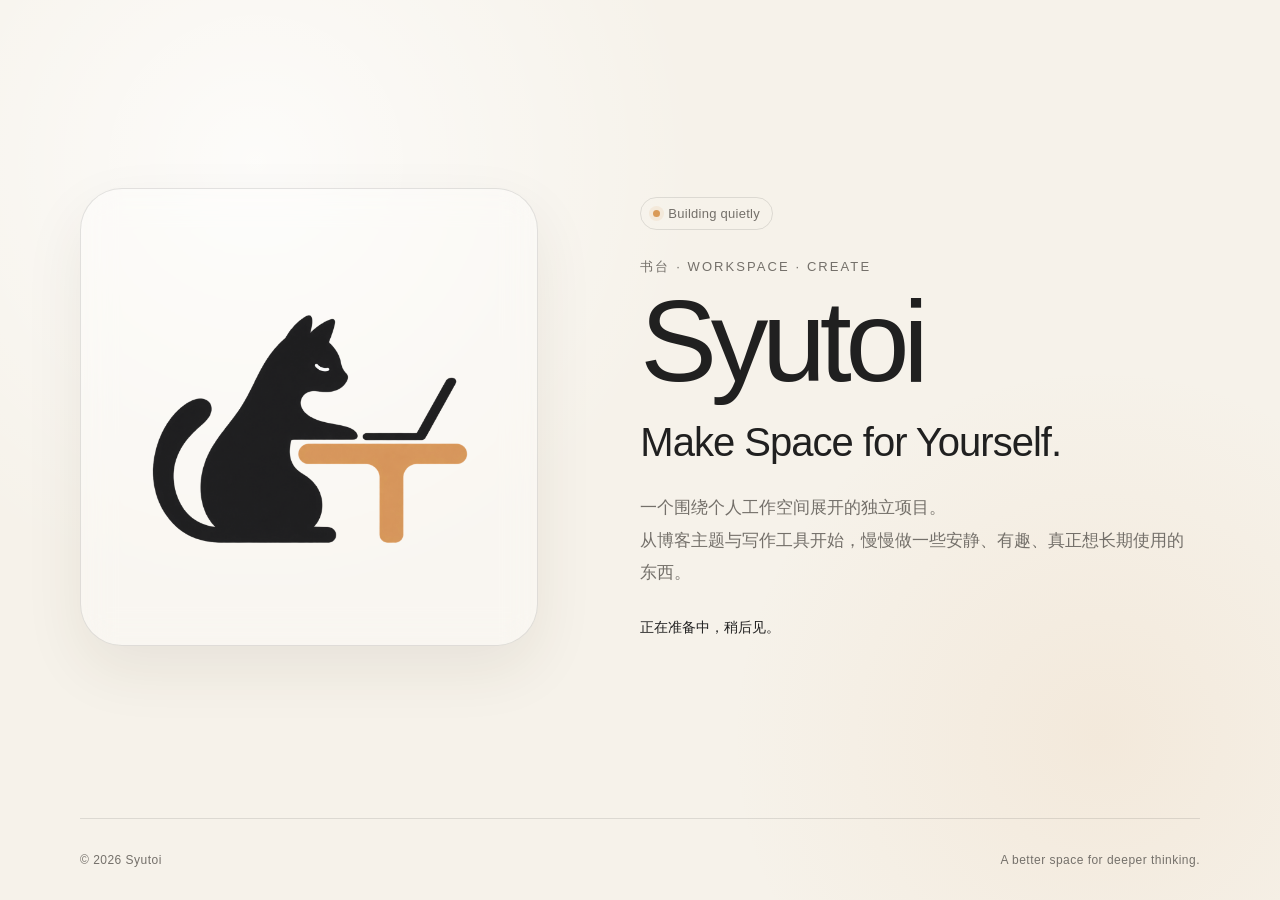
==== index.html @ 840fc3c9 "first commit" ====
<!doctype html>
<html lang="zh-CN">
<head>
  <meta charset="utf-8" />
  <meta name="viewport" content="width=device-width, initial-scale=1" />
  <meta name="theme-color" content="#f6f2ea" media="(prefers-color-scheme: light)" />
  <meta name="theme-color" content="#151515" media="(prefers-color-scheme: dark)" />
  <meta name="description" content="Syutoi — 一个围绕个人工作空间、写作、创造与生活展开的独立项目。" />
  <meta name="robots" content="index,follow" />
  <meta property="og:title" content="Syutoi" />
  <meta property="og:description" content="Make Space for Yourself." />
  <meta property="og:type" content="website" />
  <meta property="og:url" content="https://syutoi.com/" />
  <meta property="og:image" content="https://syutoi.com/assets/images/syutoi-logo.png" />
  <title>Syutoi — Make Space for Yourself</title>
  <link rel="icon" href="assets/images/favicon.svg" type="image/svg+xml" />
  <link rel="stylesheet" href="assets/css/style.css" />
</head>
<body>
  <main class="page-shell">
    <section class="hero" aria-labelledby="site-title">
      <div class="brand-mark-wrap">
        <img class="brand-mark" src="assets/images/syutoi-logo.png" alt="Syutoi 猫咪与书桌 Logo" />
      </div>

      <div class="hero-copy">
        <div class="status"><span class="status-dot" aria-hidden="true"></span> Building quietly</div>
        <p class="eyebrow">书台 · Workspace · Create</p>
        <h1 id="site-title">Syutoi</h1>
        <p class="tagline">Make Space for Yourself.</p>
        <p class="intro">
          一个围绕个人工作空间展开的独立项目。<br />
          从博客主题与写作工具开始，慢慢做一些安静、有趣、真正想长期使用的东西。
        </p>
        <p class="coming">正在准备中，稍后见。</p>
      </div>
    </section>

    <footer class="footer">
      <span>© <span id="year">2026</span> Syutoi</span>
      <span class="footer-note">A better space for deeper thinking.</span>
    </footer>
  </main>

  <script src="assets/js/main.js"></script>
</body>
</html>
---- assets/css/style.css ----
:root {
  color-scheme: light dark;
  --bg: #f6f2ea;
  --surface: rgba(255, 255, 255, 0.34);
  --text: #202020;
  --muted: #74706a;
  --line: rgba(32, 32, 32, 0.12);
  --accent: #d99a58;
  --shadow: 0 24px 60px rgba(61, 46, 30, 0.08);
}

* { box-sizing: border-box; }

html { min-height: 100%; }

body {
  margin: 0;
  min-height: 100vh;
  background:
    radial-gradient(circle at 20% 18%, rgba(255,255,255,.75), transparent 35%),
    radial-gradient(circle at 86% 82%, rgba(217,154,88,.10), transparent 28%),
    var(--bg);
  color: var(--text);
  font-family: Inter, ui-sans-serif, -apple-system, BlinkMacSystemFont, "Segoe UI", "PingFang SC", "Hiragino Sans GB", "Microsoft YaHei", sans-serif;
  text-rendering: optimizeLegibility;
  -webkit-font-smoothing: antialiased;
}

.page-shell {
  width: min(1120px, calc(100% - 48px));
  min-height: 100vh;
  margin: 0 auto;
  display: flex;
  flex-direction: column;
}

.hero {
  flex: 1;
  display: grid;
  grid-template-columns: minmax(300px, .9fr) minmax(360px, 1.1fr);
  align-items: center;
  gap: clamp(48px, 8vw, 110px);
  padding: 72px 0 56px;
}

.brand-mark-wrap {
  aspect-ratio: 1;
  display: grid;
  place-items: center;
  border: 1px solid var(--line);
  border-radius: 42px;
  background: var(--surface);
  box-shadow: var(--shadow);
  backdrop-filter: blur(16px);
  -webkit-backdrop-filter: blur(16px);
}

.brand-mark {
  width: 84%;
  height: 84%;
  object-fit: contain;
  display: block;
}

.hero-copy { max-width: 590px; }

.status {
  display: inline-flex;
  align-items: center;
  gap: 8px;
  padding: 8px 12px;
  border: 1px solid var(--line);
  border-radius: 999px;
  color: var(--muted);
  font-size: 13px;
  letter-spacing: .02em;
}

.status-dot {
  width: 7px;
  height: 7px;
  border-radius: 50%;
  background: var(--accent);
  box-shadow: 0 0 0 4px rgba(217,154,88,.12);
}

.eyebrow {
  margin: 28px 0 14px;
  color: var(--muted);
  font-size: 13px;
  letter-spacing: .16em;
  text-transform: uppercase;
}

h1 {
  margin: 0;
  font-size: clamp(68px, 9vw, 118px);
  line-height: .9;
  font-weight: 500;
  letter-spacing: -.055em;
}

.tagline {
  margin: 26px 0 0;
  font-size: clamp(26px, 3.2vw, 40px);
  line-height: 1.18;
  letter-spacing: -.025em;
}

.intro {
  margin: 26px 0 0;
  color: var(--muted);
  font-size: 17px;
  line-height: 1.9;
}

.coming {
  margin: 30px 0 0;
  font-size: 14px;
  color: var(--text);
}

.footer {
  min-height: 82px;
  border-top: 1px solid var(--line);
  display: flex;
  justify-content: space-between;
  align-items: center;
  gap: 24px;
  color: var(--muted);
  font-size: 12px;
  letter-spacing: .04em;
}

.footer-note { text-align: right; }

@media (max-width: 820px) {
  .page-shell { width: min(640px, calc(100% - 32px)); }
  .hero {
    grid-template-columns: 1fr;
    gap: 38px;
    padding: 34px 0 48px;
  }
  .brand-mark-wrap {
    width: min(100%, 460px);
    justify-self: center;
    border-radius: 32px;
  }
  .hero-copy { max-width: none; }
  h1 { font-size: clamp(68px, 20vw, 96px); }
  .intro br { display: none; }
}

@media (max-width: 520px) {
  .page-shell { width: min(100% - 24px, 520px); }
  .brand-mark-wrap { border-radius: 26px; }
  .hero { padding-top: 20px; }
  .footer {
    padding: 22px 0;
    align-items: flex-start;
    flex-direction: column;
    gap: 7px;
  }
  .footer-note { text-align: left; }
}

@media (prefers-color-scheme: dark) {
  :root {
    --bg: #151515;
    --surface: rgba(255,255,255,.035);
    --text: #f1eee8;
    --muted: #a6a19a;
    --line: rgba(255,255,255,.10);
    --accent: #e0a15e;
    --shadow: 0 24px 60px rgba(0,0,0,.22);
  }

  body {
    background:
      radial-gradient(circle at 20% 18%, rgba(255,255,255,.035), transparent 35%),
      radial-gradient(circle at 86% 82%, rgba(224,161,94,.06), transparent 28%),
      var(--bg);
  }

  .brand-mark { filter: brightness(1.04); }
}

@media (prefers-reduced-motion: no-preference) {
  .brand-mark-wrap, .hero-copy { animation: enter .7s ease both; }
  .hero-copy { animation-delay: .08s; }
  @keyframes enter {
    from { opacity: 0; transform: translateY(10px); }
    to { opacity: 1; transform: translateY(0); }
  }
}
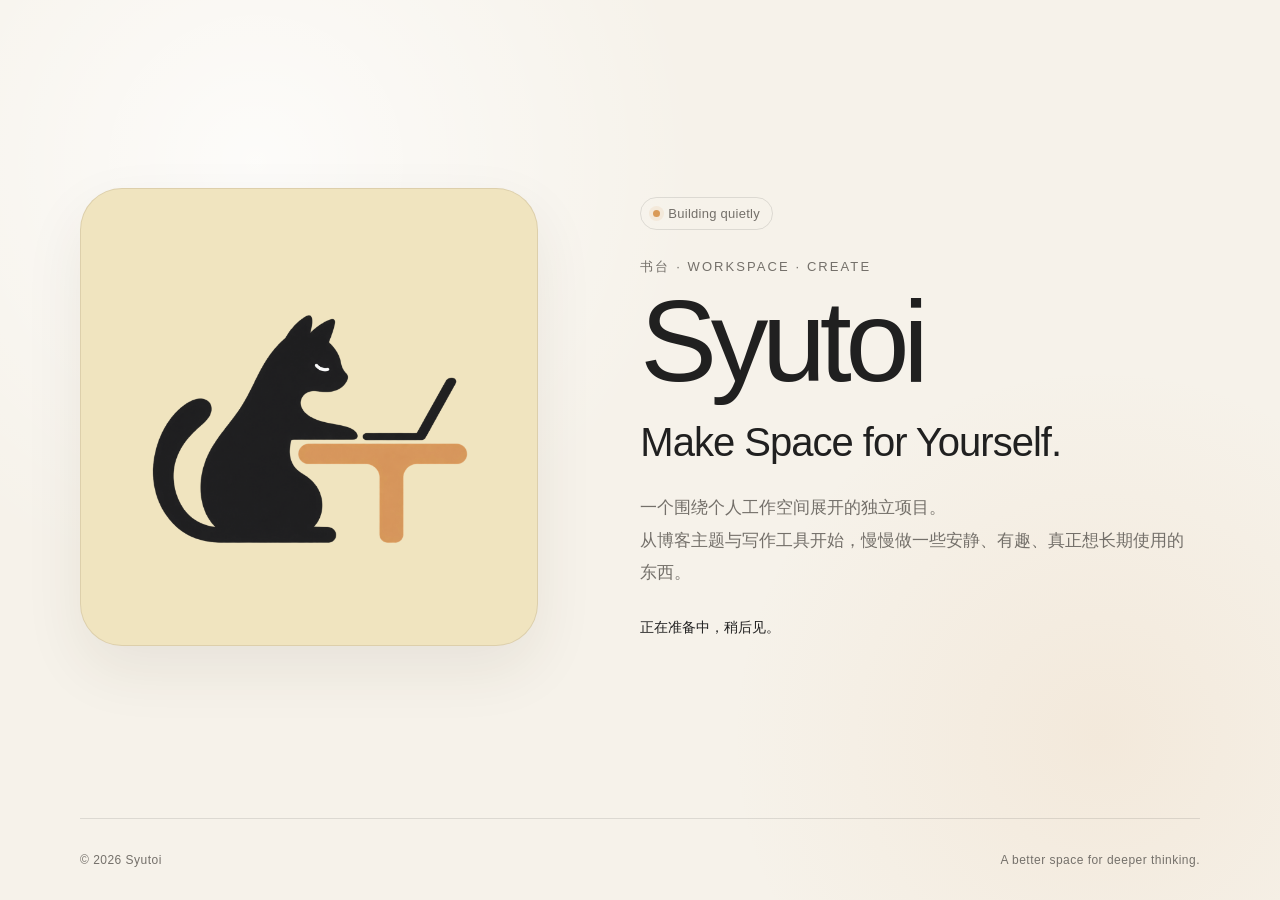
==== commit 272840dc: "feat: sky-cycle animation" ====
--- a/index.html
+++ b/index.html
@@ -13,7 +13,7 @@
   <meta property="og:url" content="https://syutoi.com/" />
   <meta property="og:image" content="https://syutoi.com/assets/images/syutoi-logo.png" />
   <title>Syutoi — Make Space for Yourself</title>
-  <link rel="icon" href="assets/images/favicon.svg" type="image/svg+xml" />
+  <link rel="icon" href="assets/images/favicon.png" type="image/png" />
   <link rel="stylesheet" href="assets/css/style.css" />
 </head>
 <body>
--- a/assets/css/style.css
+++ b/assets/css/style.css
@@ -2,6 +2,7 @@
   color-scheme: light dark;
   --bg: #f6f2ea;
   --surface: rgba(255, 255, 255, 0.34);
+  --logo-surface: #f0e4bf;
   --text: #202020;
   --muted: #74706a;
   --line: rgba(32, 32, 32, 0.12);
@@ -47,12 +48,11 @@
   aspect-ratio: 1;
   display: grid;
   place-items: center;
-  border: 1px solid var(--line);
+  border: 1px solid rgba(80, 60, 30, 0.12);
   border-radius: 42px;
-  background: var(--surface);
+  background: var(--logo-surface);
   box-shadow: var(--shadow);
-  backdrop-filter: blur(16px);
-  -webkit-backdrop-filter: blur(16px);
+  overflow: hidden;
 }
 
 .brand-mark {
@@ -168,6 +168,7 @@
   :root {
     --bg: #151515;
     --surface: rgba(255,255,255,.035);
+    --logo-surface: #f0e4bf;
     --text: #f1eee8;
     --muted: #a6a19a;
     --line: rgba(255,255,255,.10);
@@ -182,14 +183,69 @@
       var(--bg);
   }
 
-  .brand-mark { filter: brightness(1.04); }
+  .brand-mark-wrap {
+    box-shadow: 0 24px 60px rgba(0, 0, 0, 0.35);
+  }
 }
 
 @media (prefers-reduced-motion: no-preference) {
-  .brand-mark-wrap, .hero-copy { animation: enter .7s ease both; }
-  .hero-copy { animation-delay: .08s; }
+  .brand-mark-wrap {
+    animation:
+      enter .7s ease both,
+      sky-cycle 34s linear infinite;
+  }
+  .hero-copy {
+    animation: enter .7s ease both;
+    animation-delay: .08s;
+  }
+
   @keyframes enter {
     from { opacity: 0; transform: translateY(10px); }
     to { opacity: 1; transform: translateY(0); }
   }
-}
+
+  /* 暖黄白天 → 金夕 → 深蓝夜晚 → 黎明（靛 → 藕紫 → 桃金）→ 回昼 */
+  @keyframes sky-cycle {
+    0%, 100% {
+      background-color: #f0e4bf;
+      border-color: rgba(80, 60, 30, 0.12);
+    }
+    12% {
+      background-color: #e8c98a;
+      border-color: rgba(100, 70, 30, 0.14);
+    }
+    24% {
+      background-color: #9aa8c4;
+      border-color: rgba(40, 50, 80, 0.16);
+    }
+    36% {
+      background-color: #243552;
+      border-color: rgba(180, 200, 230, 0.12);
+    }
+    48% {
+      background-color: #162238;
+      border-color: rgba(180, 200, 230, 0.10);
+    }
+    /* 黎明：先提亮冷调，再慢慢染暖，避免直接跳到土黄 */
+    58% {
+      background-color: #1e2c4a;
+      border-color: rgba(160, 180, 220, 0.12);
+    }
+    66% {
+      background-color: #3d4a72;
+      border-color: rgba(140, 150, 200, 0.14);
+    }
+    74% {
+      background-color: #6e6d9a;
+      border-color: rgba(120, 100, 140, 0.14);
+    }
+    82% {
+      background-color: #b89898;
+      border-color: rgba(100, 70, 80, 0.12);
+    }
+    90% {
+      background-color: #e0c4a0;
+      border-color: rgba(100, 70, 40, 0.12);
+    }
+  }
+}
